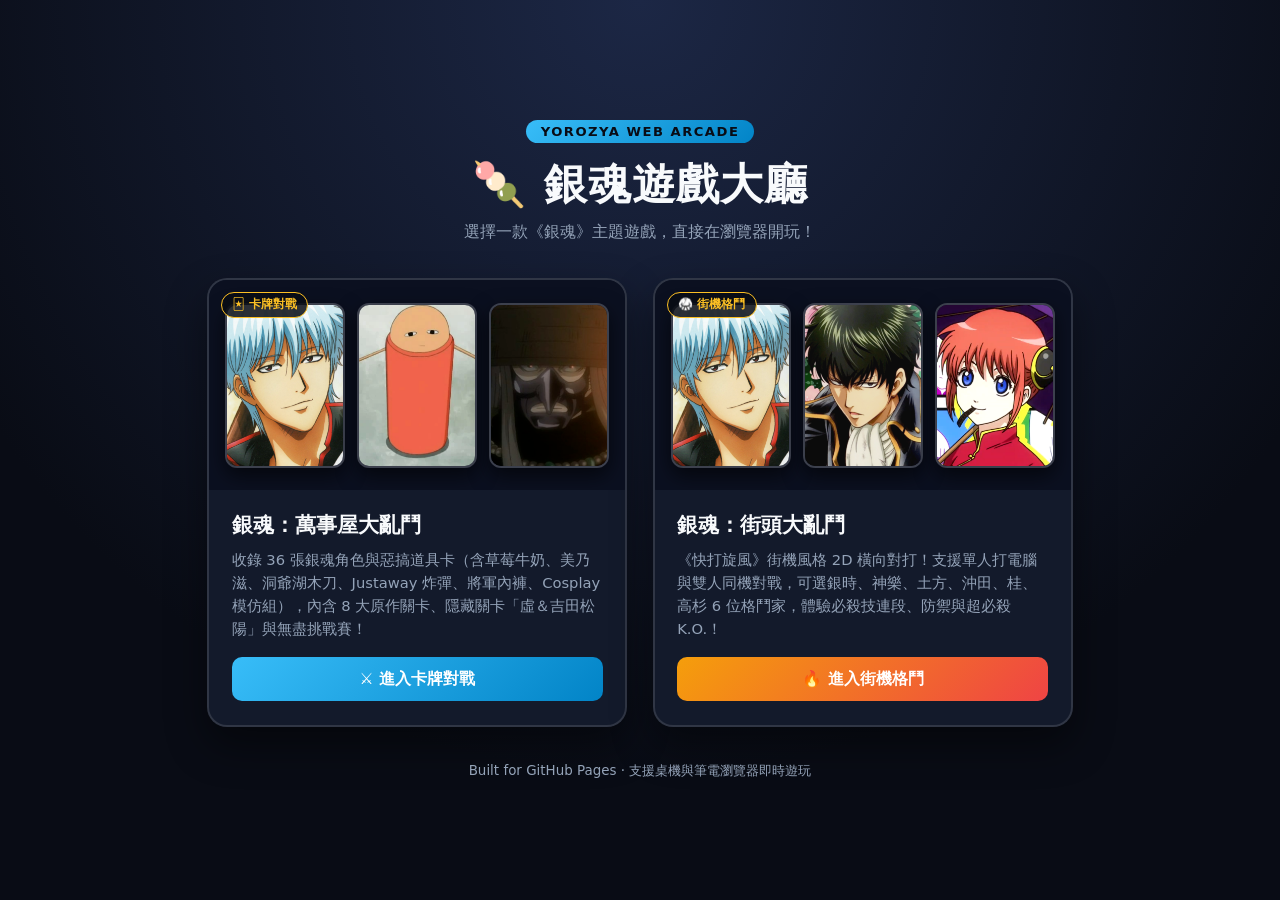
==== index.html @ 1b83532b "Add Gintama Card Battle and Gintama Street Fighter games" ====
<!DOCTYPE html>
<html lang="zh-Hant">
<head>
  <meta charset="UTF-8" />
  <meta name="viewport" content="width=device-width, initial-scale=1.0" />
  <title>銀魂遊戲大廳 — GINTAMA WEB ARCADE</title>
  <style>
    :root {
      --bg: #090c15;
      --panel: #131a2b;
      --border: rgba(255, 255, 255, 0.12);
      --gold: #fbbf24;
      --cyan: #38bdf8;
      --crimson: #ef4444;
      --text: #f8fafc;
      --muted: #94a3b8;
    }
    * { box-sizing: border-box; margin: 0; padding: 0; }
    body {
      font-family: "Noto Sans TC", "Microsoft JhengHei", system-ui, sans-serif;
      background: radial-gradient(circle at top center, #1c2745 0%, var(--bg) 70%);
      color: var(--text);
      min-height: 100vh;
      display: flex;
      flex-direction: column;
      align-items: center;
      justify-content: center;
      padding: 2rem 1.2rem;
    }
    .header {
      text-align: center;
      margin-bottom: 2.2rem;
    }
    .badge {
      display: inline-block;
      background: linear-gradient(135deg, #38bdf8, #0284c7);
      color: #090c15;
      font-weight: 900;
      padding: 0.25rem 0.9rem;
      border-radius: 999px;
      font-size: 0.82rem;
      letter-spacing: 1.5px;
      margin-bottom: 0.75rem;
    }
    .header h1 {
      font-size: clamp(1.8rem, 4vw, 2.7rem);
      letter-spacing: 1px;
      margin-bottom: 0.5rem;
    }
    .header p {
      color: var(--muted);
      font-size: 1rem;
    }
    .grid {
      display: grid;
      grid-template-columns: repeat(auto-fit, minmax(300px, 420px));
      gap: 1.6rem;
      width: 100%;
      max-width: 900px;
      justify-content: center;
    }
    .game-card {
      background: var(--panel);
      border: 2px solid var(--border);
      border-radius: 20px;
      overflow: hidden;
      display: flex;
      flex-direction: column;
      text-decoration: none;
      color: inherit;
      transition: transform 0.2s ease, border-color 0.2s ease, box-shadow 0.2s ease;
      box-shadow: 0 18px 40px rgba(0, 0, 0, 0.45);
    }
    .game-card:hover {
      transform: translateY(-6px);
      border-color: var(--gold);
      box-shadow: 0 22px 50px rgba(251, 191, 36, 0.22);
    }
    .thumb {
      height: 210px;
      background: #0b1020;
      display: flex;
      align-items: center;
      justify-content: center;
      gap: 0.75rem;
      padding: 1rem;
      position: relative;
      overflow: hidden;
    }
    .thumb img {
      height: 165px;
      width: 120px;
      object-fit: cover;
      object-position: top center;
      border-radius: 12px;
      border: 2px solid rgba(255, 255, 255, 0.2);
      box-shadow: 0 8px 20px rgba(0, 0, 0, 0.6);
    }
    .tag {
      position: absolute;
      top: 12px;
      left: 12px;
      background: rgba(9, 12, 21, 0.85);
      border: 1px solid var(--gold);
      color: var(--gold);
      font-size: 0.75rem;
      font-weight: 800;
      padding: 0.2rem 0.65rem;
      border-radius: 999px;
    }
    .body {
      padding: 1.3rem 1.4rem 1.5rem;
      display: flex;
      flex-direction: column;
      gap: 0.65rem;
      flex: 1;
    }
    .body h2 {
      font-size: 1.3rem;
    }
    .body p {
      color: var(--muted);
      font-size: 0.92rem;
      line-height: 1.55;
      flex: 1;
    }
    .play-btn {
      display: inline-block;
      text-align: center;
      margin-top: 0.4rem;
      padding: 0.7rem 1.2rem;
      border-radius: 10px;
      font-weight: 800;
      font-size: 0.98rem;
      background: linear-gradient(135deg, #38bdf8, #0284c7);
      color: #fff;
    }
    .game-card.fighter .play-btn {
      background: linear-gradient(135deg, #f59e0b, #ef4444);
    }
    .footer {
      margin-top: 2.2rem;
      color: var(--muted);
      font-size: 0.84rem;
    }
  </style>
</head>
<body>
  <header class="header">
    <span class="badge">YOROZYA WEB ARCADE</span>
    <h1>🍡 銀魂遊戲大廳</h1>
    <p>選擇一款《銀魂》主題遊戲，直接在瀏覽器開玩！</p>
  </header>

  <main class="grid">
    <a class="game-card" href="./card-game/">
      <div class="thumb">
        <span class="tag">🃏 卡牌對戰</span>
        <img src="./card-game/assets/cards/char_672.png" alt="坂田銀時" />
        <img src="./card-game/assets/cards/item_justaway.png" alt="Justaway" />
        <img src="./card-game/assets/cards/char_124135.png" alt="虛" />
      </div>
      <div class="body">
        <h2>銀魂：萬事屋大亂鬥</h2>
        <p>收錄 36 張銀魂角色與惡搞道具卡（含草莓牛奶、美乃滋、洞爺湖木刀、Justaway 炸彈、將軍內褲、Cosplay 模仿組），內含 8 大原作關卡、隱藏關卡「虛＆吉田松陽」與無盡挑戰賽！</p>
        <span class="play-btn">⚔️ 進入卡牌對戰</span>
      </div>
    </a>

    <a class="game-card fighter" href="./street-fighter/">
      <div class="thumb">
        <span class="tag">🥋 街機格鬥</span>
        <img src="./street-fighter/assets/gintoki.png" alt="坂田銀時" />
        <img src="./street-fighter/assets/hijikata.png" alt="土方十四郎" />
        <img src="./street-fighter/assets/kagura.png" alt="神樂" />
      </div>
      <div class="body">
        <h2>銀魂：街頭大亂鬥</h2>
        <p>《快打旋風》街機風格 2D 橫向對打！支援單人打電腦與雙人同機對戰，可選銀時、神樂、土方、沖田、桂、高杉 6 位格鬥家，體驗必殺技連段、防禦與超必殺 K.O.！</p>
        <span class="play-btn">🔥 進入街機格鬥</span>
      </div>
    </a>
  </main>

  <footer class="footer">
    Built for GitHub Pages · 支援桌機與筆電瀏覽器即時遊玩
  </footer>
</body>
</html>
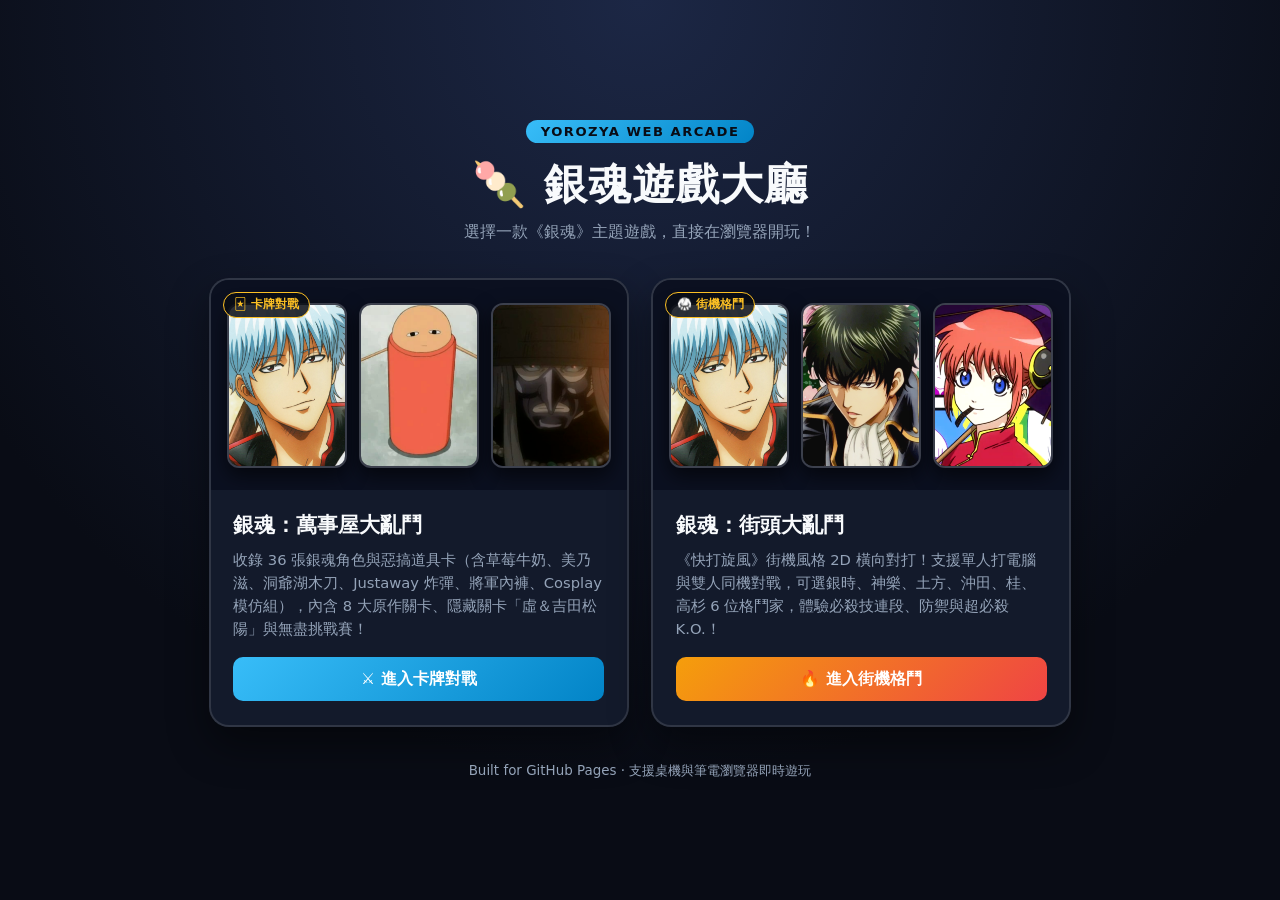
==== commit a11ce5f5: "Add responsive mobile & tablet layouts plus touch arcade controls" ====
--- a/index.html
+++ b/index.html
@@ -53,8 +53,8 @@
     }
     .grid {
       display: grid;
-      grid-template-columns: repeat(auto-fit, minmax(300px, 420px));
-      gap: 1.6rem;
+      grid-template-columns: repeat(auto-fit, minmax(min(100%, 280px), 420px));
+      gap: 1.4rem;
       width: 100%;
       max-width: 900px;
       justify-content: center;
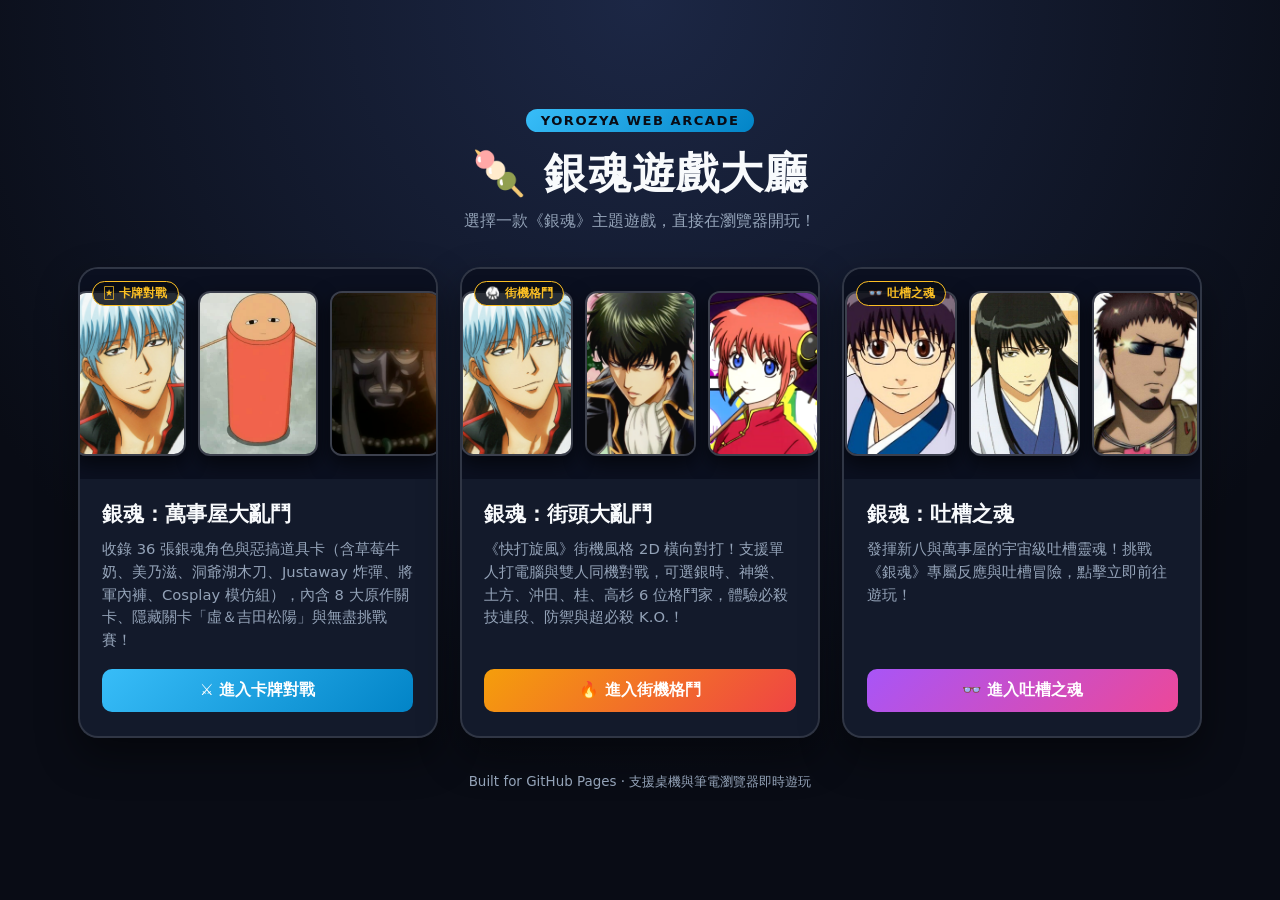
==== commit 100fa3e5: "Add Gintama Soul of Tsukkomi to game hub" ====
--- a/index.html
+++ b/index.html
@@ -53,10 +53,10 @@
     }
     .grid {
       display: grid;
-      grid-template-columns: repeat(auto-fit, minmax(min(100%, 280px), 420px));
+      grid-template-columns: repeat(auto-fit, minmax(min(100%, 280px), 360px));
       gap: 1.4rem;
       width: 100%;
-      max-width: 900px;
+      max-width: 1180px;
       justify-content: center;
     }
     .game-card {
@@ -138,6 +138,9 @@
     .game-card.fighter .play-btn {
       background: linear-gradient(135deg, #f59e0b, #ef4444);
     }
+    .game-card.tsukkomi .play-btn {
+      background: linear-gradient(135deg, #a855f7, #ec4899);
+    }
     .footer {
       margin-top: 2.2rem;
       color: var(--muted);
@@ -180,6 +183,20 @@
         <span class="play-btn">🔥 進入街機格鬥</span>
       </div>
     </a>
+
+    <a class="game-card tsukkomi" href="https://joselee12oc-max.github.io/gintama-soul-of-tsukkomi/">
+      <div class="thumb">
+        <span class="tag">👓 吐槽之魂</span>
+        <img src="./card-game/assets/cards/char_673.jpg" alt="志村新八" />
+        <img src="./card-game/assets/cards/char_1533.png" alt="桂小太郎" />
+        <img src="./card-game/assets/cards/char_3760.png" alt="長谷川泰三" />
+      </div>
+      <div class="body">
+        <h2>銀魂：吐槽之魂</h2>
+        <p>發揮新八與萬事屋的宇宙級吐槽靈魂！挑戰《銀魂》專屬反應與吐槽冒險，點擊立即前往遊玩！</p>
+        <span class="play-btn">👓 進入吐槽之魂</span>
+      </div>
+    </a>
   </main>
 
   <footer class="footer">
